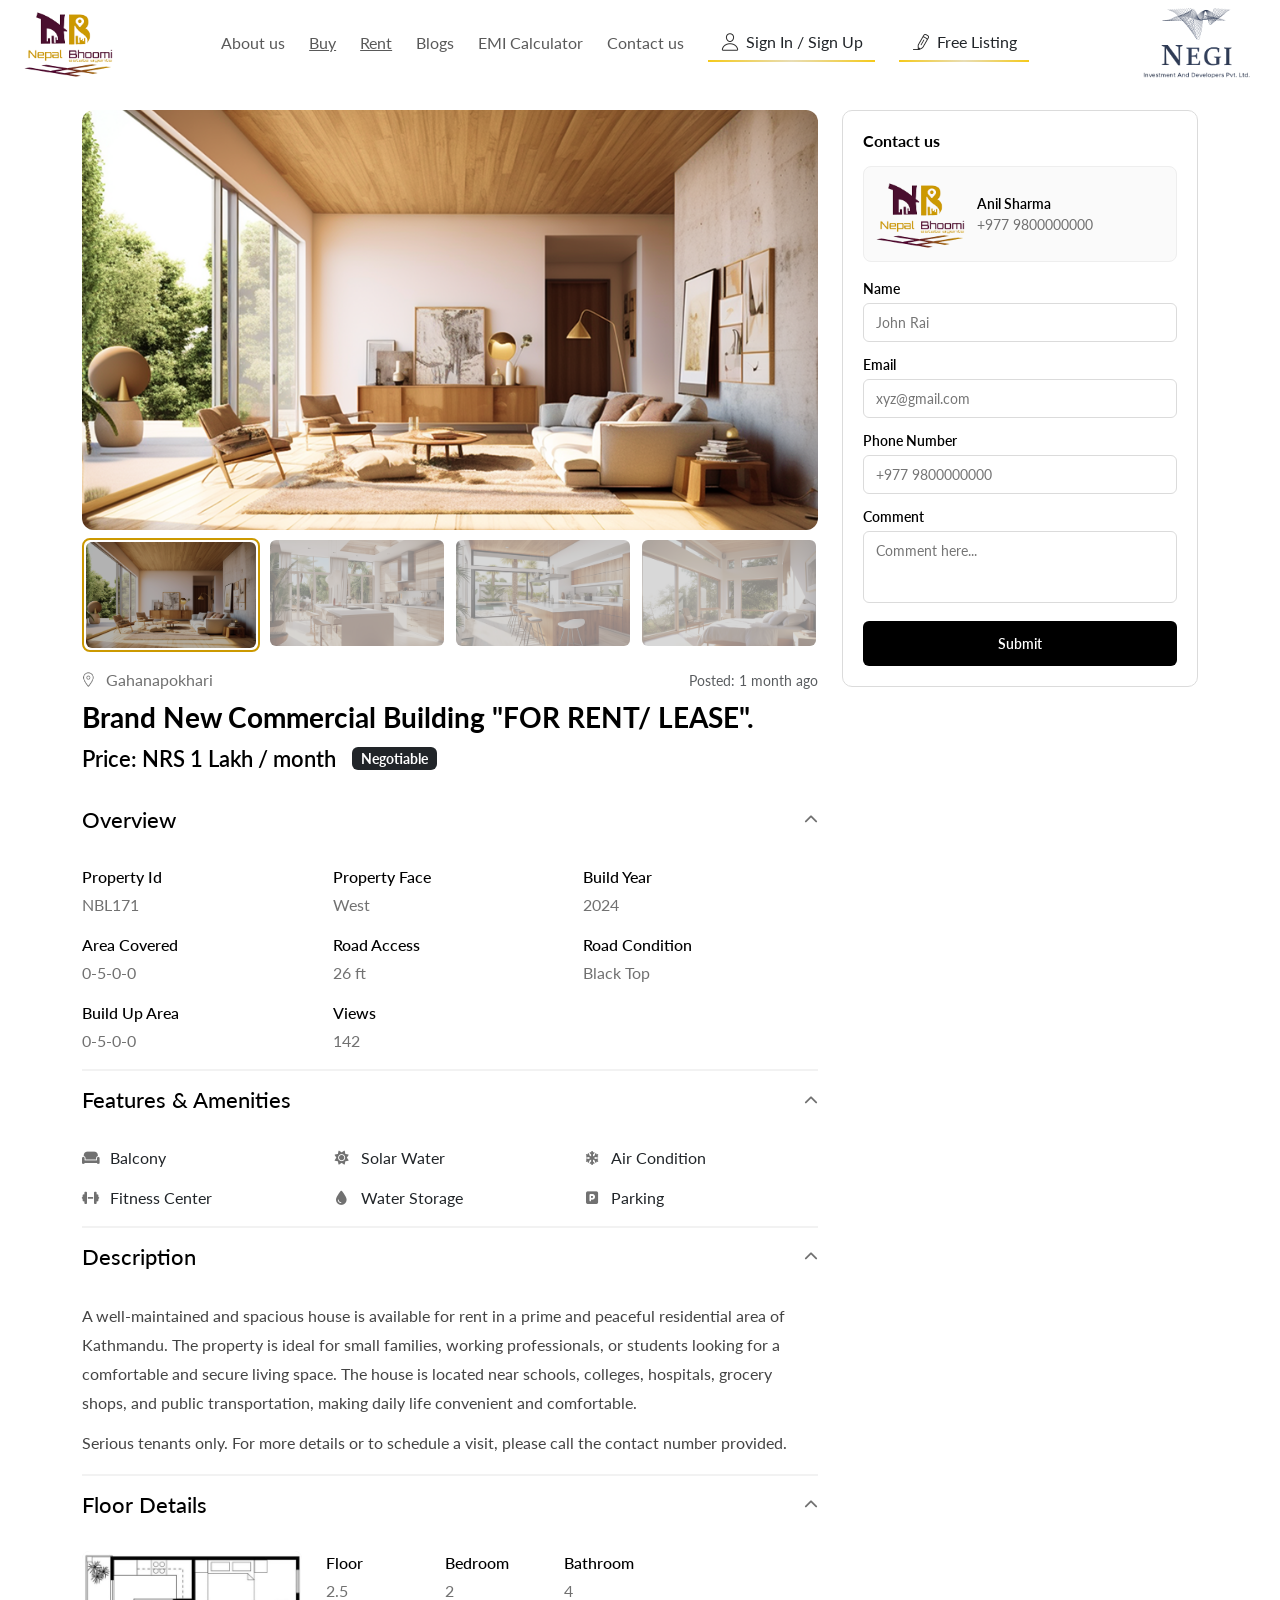
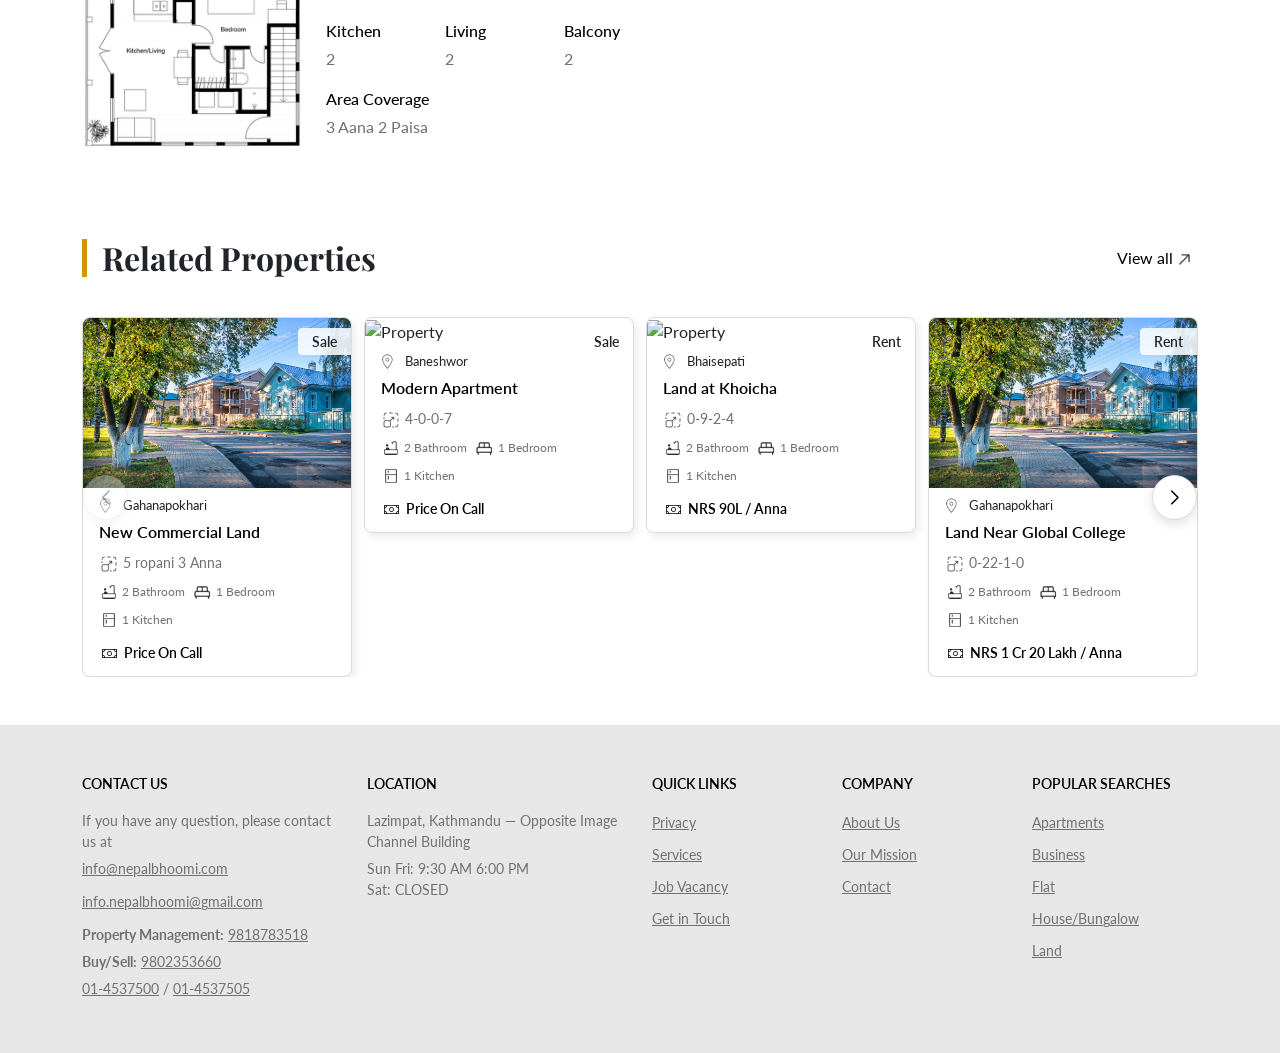
==== details.html @ 1cbbfdec "Add property detail page with responsive design and interactive elements" ====
<!DOCTYPE html>
<html lang="en">

<head>
    <meta charset="UTF-8">
    <meta name="viewport" content="width=device-width, initial-scale=1.0">
    <title>Detail Section</title>

    <link rel="stylesheet" href="style.css">
    <link rel="stylesheet" href="https://cdn.jsdelivr.net/npm/swiper@11/swiper-bundle.min.css" />
    <link href="https://cdn.jsdelivr.net/npm/bootstrap@5.3.3/dist/css/bootstrap.min.css" rel="stylesheet">
    <!--------- Swiper carousel --------->
    <link
        href="https://fonts.googleapis.com/css2?family=Playfair+Display:wght@700;800&family=Lato:wght@300;400;500;600;700&display=swap"
        rel="stylesheet">
    <!--------- Google Fonts --------->
    <link href="https://cdnjs.cloudflare.com/ajax/libs/font-awesome/6.5.0/css/all.min.css" rel="stylesheet">
    <!--------- Font Awesome icons --------->

</head>

<body>

    <!--- Navigation Bar --->
    <nav class="navbar">
        <div class="nav-container">

            <!--------- Left logo --------->
            <div class="nav-logo-left">
                <img src="image/main_logo.png" alt="Logo" class="logo">
            </div>

            <!--------- Desktop navigation links (hidden on mobile) --------->
            <div class="desktop-nav">
                <ul class="navbar-nav flex-row gap-4 align-items-center">
                    <li class="nav-item">
                        <a class="nav-link" href="#">About us</a>
                    </li>
                    <li class="nav-item">
                        <a class="nav-link" href="#" style="text-decoration:underline;">Buy</a>
                    </li>
                    <li class="nav-item">
                        <a class="nav-link" href="#" style="text-decoration:underline;">Rent</a>
                    </li>
                    <li class="nav-item">
                        <a class="nav-link" href="#">Blogs</a>
                    </li>
                    <li class="nav-item">
                        <a class="nav-link" href="#">EMI Calculator</a>
                    </li>
                    <li class="nav-item">
                        <a class="nav-link" href="#">Contact us</a>
                    </li>

                    <!--------- Sign In / Sign Up button --------->
                    <li class="nav-item">
                        <a href="#" class="btn nav-btn">
                            <img src="icons/famicons_person.png" class="icon" alt="user">
                            Sign In / Sign Up
                        </a>
                    </li>

                    <!--------- Free Listing button --------->
                    <li class="nav-item">
                        <a href="#" class="btn nav-btn">
                            <img src="icons/stash_pencil-writing-light.png" class="icon" alt="listing">
                            Free Listing
                        </a>
                    </li>
                </ul>
            </div>

            <!--------- Right logo --------->
            <div class="nav-logo-right">
                <img src="image/negi_logo.png" alt="Logo" class="logo">
            </div>

            <!--------- Hamburger button (visible on mobile only) --------->
            <button class="hamburger" id="hamburger" aria-label="Toggle menu">
                <span></span>
                <span></span>
                <span></span>
            </button>
        </div>

        <!--------- Mobile menu (slides in when hamburger is clicked) --------->
        <div class="mobile-menu-backdrop" id="backdrop">
            <div class="mobile-menu" id="mobileMenu">
                <ul>
                    <li><a href="#">About us</a></li>
                    <li><a href="#" style="text-decoration:underline;">Buy</a></li>
                    <li><a href="#" style="text-decoration:underline;">Rent</a></li>
                    <li><a href="#">Blogs</a></li>
                    <li><a href="#">EMI Calculator</a></li>
                    <li><a href="#">Contact us</a></li>
                    <li><a href="#" class="mobile-btn"><img src="icons/famicons_person.png" class="icon" alt="user">Sign
                            In / Sign Up</a></li>
                    <li><a href="#" class="mobile-btn"><img src="icons/stash_pencil-writing-light.png" class="icon"
                                alt="listing">Free Listing</a></li>
                </ul>
            </div>
        </div>
    </nav>
    <!---------  PROPERTY DETAIL SECTION  --------->
    <section class="container py-4">
        <div class="row g-4">
            <!--------- LEFT COLUMN--------->
            <div class="col-lg-8 d-flex flex-column gap-3">
                <!--------- Gallery--------->
                <div>
                    <!--------- Main image carousel--------->
                    <div class="swiper gallery-main">
                        <div class="swiper-wrapper">
                            <div class="swiper-slide"><img src="image/1.png" alt="Property" class="main-img"></div>
                            <div class="swiper-slide"><img src="image/2.png" alt="Property" class="main-img"></div>
                            <div class="swiper-slide"><img src="image/3.png" alt="Property" class="main-img"></div>
                            <div class="swiper-slide"><img src="image/4.png" alt="Property" class="main-img"></div>
                            <div class="swiper-slide"><img src="image/5.png" alt="Property" class="main-img"></div>
                        </div>
                    </div>

                    <!--------- Thumbnail carousel (synced with main carousel) --------->
                    <div class="swiper gallery-thumbs mt-2">
                        <div class="swiper-wrapper">
                            <div class="swiper-slide"><img src="image/1.png" alt="" class="thumb-img"></div>
                            <div class="swiper-slide"><img src="image/2.png" alt="" class="thumb-img"></div>
                            <div class="swiper-slide"><img src="image/3.png" alt="" class="thumb-img"></div>
                            <div class="swiper-slide"><img src="image/4.png" alt="" class="thumb-img"></div>
                            <div class="swiper-slide"><img src="image/5.png" alt="" class="thumb-img"></div>
                        </div>
                    </div>

                    <!--------- Property location, post date, title, and price --------->
                    <div class="d-flex justify-content-between align-items-center mt-3">
                        <div class="detail-location">
                            <img src="icons/ei_location.png" class="icon" alt="location">
                            Gahanapokhari
                        </div>
                        <small class="text-muted">Posted: 1 month ago</small>
                    </div>
                    <p class="property-title mt-1 mb-1">Brand New Commercial Building "FOR RENT/ LEASE".</p>
                    <p class="property-price-detail mb-0 d-flex align-items-center gap-3">
                        Price: NRS 1 Lakh / month
                        <span class="badge bg-dark text-white negotiable-badge">Negotiable</span>
                    </p>
                </div>

                <!--------- Detail sections --------->
                <div class="d-flex flex-column">

                    <!--------- Overview section--------->
                    <div class="detail-section">
                        <div class="section-toggle d-flex justify-content-between align-items-center"
                            onclick="toggleSection(this)">
                            <h5>Overview</h5>
                            <i class="fa-solid fa-chevron-up toggle-icon"></i>
                        </div>
                        <div class="section-body">
                            <div class="overview-grid">
                                <div>
                                    <label class="label-block">Property Id</label>
                                    <span class="value-text">NBL171</span>
                                </div>
                                <div>
                                    <label class="label-block">Property Face</label>
                                    <span class="value-text">West</span>
                                </div>
                                <div>
                                    <label class="label-block">Build Year</label>
                                    <span class="value-text">2024</span>
                                </div>
                                <div>
                                    <label class="label-block">Area Covered</label>
                                    <span class="value-text">0-5-0-0</span>
                                </div>
                                <div>
                                    <label class="label-block">Road Access</label>
                                    <span class="value-text">26 ft</span>
                                </div>
                                <div>
                                    <label class="label-block">Road Condition</label>
                                    <span class="value-text">Black Top</span>
                                </div>
                                <div>
                                    <label class="label-block">Build Up Area</label>
                                    <span class="value-text">0-5-0-0</span>
                                </div>
                                <div>
                                    <label class="label-block">Views</label>
                                    <span class="value-text">142</span>
                                </div>
                            </div>
                        </div>
                    </div>

                    <hr class="section-divider">

                    <!--------- Features & Amenities section--------->
                    <div class="detail-section">
                        <div class="section-toggle d-flex justify-content-between align-items-center"
                            onclick="toggleSection(this)">
                            <h5>Features &amp; Amenities</h5>
                            <i class="fa-solid fa-chevron-up toggle-icon"></i>
                        </div>
                        <div class="section-body">
                            <div class="amenities-grid">
                                <div class="amenity-item">
                                    <i class="fa-solid fa-couch"></i>
                                    Balcony
                                </div>
                                <div class="amenity-item">
                                    <i class="fa-solid fa-sun"></i>
                                    Solar Water
                                </div>
                                <div class="amenity-item">
                                    <i class="fa-solid fa-snowflake"></i>
                                    Air Condition
                                </div>
                                <div class="amenity-item">
                                    <i class="fa-solid fa-dumbbell"></i>
                                    Fitness Center
                                </div>
                                <div class="amenity-item">
                                    <i class="fa-solid fa-droplet"></i>
                                    Water Storage
                                </div>
                                <div class="amenity-item">
                                    <i class="fa-solid fa-square-parking"></i>
                                    Parking
                                </div>
                            </div>
                        </div>
                    </div>

                    <hr class="section-divider">

                    <!--------- Description section --------->
                    <div class="detail-section">
                        <div class="section-toggle d-flex justify-content-between align-items-center"
                            onclick="toggleSection(this)">
                            <h5>Description</h5>
                            <i class="fa-solid fa-chevron-up toggle-icon"></i>
                        </div>
                        <div class="section-body">
                            <p class="description-text">
                                A well-maintained and spacious house is available for rent in a prime and peaceful
                                residential area of Kathmandu. The property is ideal for small families, working
                                professionals, or students looking for a comfortable and secure living space. The house
                                is located near schools, colleges, hospitals, grocery shops, and public transportation,
                                making daily life convenient and comfortable.
                            </p>
                            <p class="description-text mb-0">
                                Serious tenants only. For more details or to schedule a visit, please call the contact
                                number provided.
                            </p>
                        </div>
                    </div>

                    <hr class="section-divider">

                    <!--------- Floor Details section--------->
                    <div class="detail-section">
                        <div class="section-toggle d-flex justify-content-between align-items-center"
                            onclick="toggleSection(this)">
                            <h5>Floor Details</h5>
                            <i class="fa-solid fa-chevron-up toggle-icon"></i>
                        </div>
                        <div class="section-body">
                            <div class="floor-details-row">

                                <!--------- Floor plan image --------->
                                <div class="floor-plan-box">
                                    <img src="image/floor.png" alt="Floor Plan">
                                </div>

                                <!--------- Floor stats grid --------->
                                <div class="floor-stats-grid">
                                        <div>
                                            <label class="label-block">Floor</label>
                                            <span class="value-text">2.5</span>
                                        </div>
                                        <div>
                                            <label class="label-block">Bedroom</label>
                                            <span class="value-text">2</span>
                                        </div>
                                        <div>
                                            <label class="label-block">Bathroom</label>
                                            <span class="value-text">4</span>
                                        </div>
                                        <div>
                                            <label class="label-block">Kitchen</label>
                                            <span class="value-text">2</span>
                                        </div>
                                        <div>
                                            <label class="label-block">Living</label>
                                            <span class="value-text">2</span>
                                        </div>
                                        <div>
                                            <label class="label-block">Balcony</label>
                                            <span class="value-text">2</span>
                                        </div>
                                        <div class="full-width">
                                            <label class="label-block">Area Coverage</label>
                                            <span class="value-text">3 Aana 2 Paisa</span>
                                        </div>
                                </div>

                            </div>
                        </div>
                    </div>
                </div>
            </div>

            <!--------- RIGHT COLUMN: Contact / Inquiry Card --------->
            <div class="col-lg-4">
                <div class="contact-card">
                    <h6>Contact us</h6>

                    <!--------- Agent info: logo, name, phone --------->
                    <div class="agent-box">
                        <img src="image/main_logo.png" alt="Logo" class="logo">
                        <div>
                            <div class="agent-name">Anil Sharma</div>
                            <div class="agent-phone">+977 9800000000</div>
                        </div>
                    </div>

                    <!--------- Inquiry form fields --------->
                    <label>Name</label>
                    <input type="text" placeholder="John Rai">

                    <label>Email</label>
                    <input type="email" placeholder="xyz@gmail.com">

                    <label>Phone Number</label>
                    <input type="tel" placeholder="+977 9800000000">

                    <label>Comment</label>
                    <textarea placeholder="Comment here..."></textarea>

                    <!--------- Form submit button --------->
                    <button class="btn-submit">Submit</button>
                </div>
            </div>
        </div>
    </section>

    <!---------  RELATED PROPERTIES --------->
    <section class="container py-5 d-flex flex-column gap-4">

        <!--------- Section header with "View all" link --------->
        <div class="d-flex justify-content-between align-items-center mb-3">
            <h2 class="section-title">Related Properties</h2>
            <a href="#" class="view-all">View all
                <img src="icons/side arrow.png" class="icon" alt="arrow"></a>
        </div>

        <!--------- Swiper carousel for related property cards --------->
        <div class="carousel-wrapper">
            <div class="swiper property-swiper" id="relatedSwiper">
                <div class="swiper-wrapper">

                    <!--------- Property Card 1 --------->
                    <div class="swiper-slide">
                        <div class="property-card position-relative p-0">
                            <span class="card-badge">Sale</span>
                            <img src="image/1695.jpg" class="card-img" alt="Property">
                            <div class="card-body px-3 py-2">
                                <div class="gap-1 d-flex flex-column">
                                    <div class="property-location"><img src="icons/ei_location.png" class="icon"
                                            alt="location">
                                        Gahanapokhari</div>
                                    <div class="property-name">New Commercial Land</div>
                                </div>
                                <div class="property-area">
                                    <span><img src="icons/size.png" class="icon" alt="area">
                                        5 ropani 3 Anna</span>
                                    <div class="property-details py-1">
                                        <span><img src="icons/Frame 685.png" class="icon" alt="bath">2 Bathroom</span>
                                        <span><img src="icons/material-symbols-light_single-bed-outline.png"
                                                class="icon" alt="bed">1 Bedroom</span>
                                        <span><img src="icons/kitchen.png" class="icon" alt="kitchen">1 Kitchen</span>
                                    </div>
                                </div>
                                <div class="property-price"><img src="icons/ph_money-light.png" class="icon"
                                        alt="price">
                                    Price On Call</div>
                            </div>
                        </div>
                    </div>

                    <!--------- Property Card 2 --------->
                    <div class="swiper-slide">
                        <div class="property-card position-relative p-0">
                            <span class="card-badge">Sale</span>
                            <img src="image/clubhouse-tewksbury-usa.jpg" class="card-img" alt="Property">
                            <div class="card-body px-3 py-2">
                                <div class="gap-1 d-flex flex-column">
                                    <div class="property-location"><img src="icons/ei_location.png" class="icon"
                                            alt="location">
                                        Baneshwor</div>
                                    <div class="property-name">Modern Apartment</div>
                                </div>
                                <div class="property-area">
                                    <span><img src="icons/size.png" class="icon" alt="area">
                                        4-0-0-7</span>
                                    <div class="property-details py-1">
                                        <span><img src="icons/Frame 685.png" class="icon" alt="bath">2 Bathroom</span>
                                        <span><img src="icons/material-symbols-light_single-bed-outline.png"
                                                class="icon" alt="bed">1 Bedroom</span>
                                        <span><img src="icons/kitchen.png" class="icon" alt="kitchen">1 Kitchen</span>
                                    </div>
                                </div>
                                <div class="property-price"><img src="icons/ph_money-light.png" class="icon"
                                        alt="price">
                                    Price On Call</div>
                            </div>
                        </div>
                    </div>

                    <!--------- Property Card 3 --------->
                    <div class="swiper-slide">
                        <div class="property-card position-relative p-0">
                            <span class="card-badge">Rent</span>
                            <img src="image/three-highend-luxury-townhouses-with-europeanstyle-architecture-stone-exterior-walls.jpg"
                                class="card-img" alt="Property">
                            <div class="card-body px-3 py-2">
                                <div class="gap-1 d-flex flex-column">
                                    <div class="property-location"><img src="icons/ei_location.png" class="icon"
                                            alt="location">
                                        Bhaisepati</div>
                                    <div class="property-name">Land at Khoicha</div>
                                </div>
                                <div class="property-area">
                                    <span><img src="icons/size.png" class="icon" alt="area">
                                        0-9-2-4</span>
                                    <div class="property-details py-1">
                                        <span><img src="icons/Frame 685.png" class="icon" alt="bath">2 Bathroom</span>
                                        <span><img src="icons/material-symbols-light_single-bed-outline.png"
                                                class="icon" alt="bed">1 Bedroom</span>
                                        <span><img src="icons/kitchen.png" class="icon" alt="kitchen">1 Kitchen</span>
                                    </div>
                                </div>
                                <div class="property-price"><img src="icons/ph_money-light.png" class="icon"
                                        alt="price">
                                    NRS 90L / Anna</div>
                            </div>
                        </div>
                    </div>

                    <!--------- Property Card 4 --------->
                    <div class="swiper-slide">
                        <div class="property-card position-relative p-0">
                            <span class="card-badge">Rent</span>
                            <img src="image/1695.jpg" class="card-img" alt="Property">
                            <div class="card-body px-3 py-2">
                                <div class="gap-1 d-flex flex-column">
                                    <div class="property-location"><img src="icons/ei_location.png" class="icon"
                                            alt="location">
                                        Gahanapokhari</div>
                                    <div class="property-name">Land Near Global College</div>
                                </div>
                                <div class="property-area">
                                    <span><img src="icons/size.png" class="icon" alt="area">
                                        0-22-1-0</span>
                                    <div class="property-details py-1">
                                        <span><img src="icons/Frame 685.png" class="icon" alt="bath">2 Bathroom</span>
                                        <span><img src="icons/material-symbols-light_single-bed-outline.png"
                                                class="icon" alt="bed">1 Bedroom</span>
                                        <span><img src="icons/kitchen.png" class="icon" alt="kitchen">1 Kitchen</span>
                                    </div>
                                </div>
                                <div class="property-price"><img src="icons/ph_money-light.png" class="icon"
                                        alt="price">
                                    NRS 1 Cr 20 Lakh / Anna</div>
                            </div>
                        </div>
                    </div>

                    <!--------- Property Card 5 --------->
                    <div class="swiper-slide">
                        <div class="property-card position-relative p-0">
                            <span class="card-badge">Sale</span>
                            <img src="image/front-white-house-with-blue-fence.jpg" class="card-img" alt="Property">
                            <div class="card-body px-3 py-2">
                                <div class="gap-1 d-flex flex-column">
                                    <div class="property-location"><img src="icons/ei_location.png" class="icon"
                                            alt="location">
                                        Gahanapokhari</div>
                                    <div class="property-name">Land near Bhaisipati Area</div>
                                </div>
                                <div class="property-area">
                                    <span><img src="icons/size.png" class="icon" alt="area">
                                        5 ropani 3 Anna</span>
                                    <div class="property-details py-1">
                                        <span><img src="icons/Frame 685.png" class="icon" alt="bath">2 Bathroom</span>
                                        <span><img src="icons/material-symbols-light_single-bed-outline.png"
                                                class="icon" alt="bed">1 Bedroom</span>
                                        <span><img src="icons/kitchen.png" class="icon" alt="kitchen">1 Kitchen</span>
                                    </div>
                                </div>
                                <div class="property-price"><img src="icons/ph_money-light.png" class="icon"
                                        alt="price">
                                    Price On Call</div>
                            </div>
                        </div>
                    </div>

                    <!--------- Property Card 6 --------->
                    <div class="swiper-slide">
                        <div class="property-card position-relative p-0">
                            <span class="card-badge">Sale</span>
                            <img src="image/detailed-view-windows-doors-balconies-city-buildings.jpg" class="card-img"
                                alt="Property">
                            <div class="card-body px-3 py-2">
                                <div class="gap-1 d-flex flex-column">
                                    <div class="property-location"><img src="icons/ei_location.png" class="icon"
                                            alt="location">
                                        Baneshwor</div>
                                    <div class="property-name">Modern Apartment</div>
                                </div>
                                <div class="property-area">
                                    <span><img src="icons/size.png" class="icon" alt="area">
                                        4-0-0-7</span>
                                    <div class="property-details py-1">
                                        <span><img src="icons/Frame 685.png" class="icon" alt="bath">2 Bathroom</span>
                                        <span><img src="icons/material-symbols-light_single-bed-outline.png"
                                                class="icon" alt="bed">1 Bedroom</span>
                                        <span><img src="icons/kitchen.png" class="icon" alt="kitchen">1 Kitchen</span>
                                    </div>
                                </div>
                                <div class="property-price"><img src="icons/ph_money-light.png" class="icon"
                                        alt="price">
                                    Price On Call</div>
                            </div>
                        </div>
                    </div>

                    <!--------- Property Card 7 --------->
                    <div class="swiper-slide">
                        <div class="property-card position-relative p-0">
                            <span class="card-badge">Rent</span>
                            <img src="image/image 2.png" class="card-img" alt="Property">
                            <div class="card-body px-3 py-2">
                                <div class="gap-1 d-flex flex-column">
                                    <div class="property-location"><img src="icons/ei_location.png" class="icon"
                                            alt="location">
                                        Bhaisepati</div>
                                    <div class="property-name">Building in Khoicha</div>
                                </div>
                                <div class="property-area">
                                    <span><img src="icons/size.png" class="icon" alt="area">
                                        0-9-2-4</span>
                                    <div class="property-details py-1">
                                        <span><img src="icons/Frame 685.png" class="icon" alt="bath">2 Bathroom</span>
                                        <span><img src="icons/material-symbols-light_single-bed-outline.png"
                                                class="icon" alt="bed">1 Bedroom</span>
                                        <span><img src="icons/kitchen.png" class="icon" alt="kitchen">1 Kitchen</span>
                                    </div>
                                </div>
                                <div class="property-price"><img src="icons/ph_money-light.png" class="icon"
                                        alt="price">
                                    NRS 90L / Anna</div>
                            </div>
                        </div>
                    </div>

                    <!--------- Property Card 8 --------->
                    <div class="swiper-slide">
                        <div class="property-card position-relative p-0">
                            <span class="card-badge">Rent</span>
                            <img src="image/modern-residential-district-with-blue-roof-balcony.jpg" class="card-img"
                                alt="Property">
                            <div class="card-body px-3 py-2">
                                <div class="gap-1 d-flex flex-column">
                                    <div class="property-location"><img src="icons/ei_location.png" class="icon"
                                            alt="location">
                                        Gahanapokhari</div>
                                    <div class="property-name">Residential Area</div>
                                </div>
                                <div class="property-area">
                                    <span><img src="icons/size.png" class="icon" alt="area">
                                        0-22-1-0</span>
                                    <div class="property-details py-1">
                                        <span><img src="icons/Frame 685.png" class="icon" alt="bath">2 Bathroom</span>
                                        <span><img src="icons/material-symbols-light_single-bed-outline.png"
                                                class="icon" alt="bed">1 Bedroom</span>
                                        <span><img src="icons/kitchen.png" class="icon" alt="kitchen">1 Kitchen</span>
                                    </div>
                                </div>
                                <div class="property-price"><img src="icons/ph_money-light.png" class="icon"
                                        alt="price">
                                    NRS 1 Cr 20 Lakh / Anna</div>
                            </div>
                        </div>
                    </div>

                </div>
                <!--------- Swiper prev/next navigation arrows --------->
                <div class="swiper-button-prev"></div>
                <div class="swiper-button-next"></div>
            </div>
        </div>

    </section>

    <!---------  FOOTER  --------->
    <footer>
        <div class="container py-5">
            <div class="row g-4">

                <!--------- Contact info column --------->
                <div class="col-lg-3 col-md-6 col-12">
                    <p class="footer-heading">Contact Us</p>
                    <p class="footer-contact-text">
                        If you have any question, please contact us at
                        <a href="mailto:info@nepalbhoomi.com">info@nepalbhoomi.com</a>
                        <a href="mailto:info.nepalbhoomi@gmail.com">info.nepalbhoomi@gmail.com</a>
                    </p>
                    <p>
                        <b>Property Management:</b>
                        <a href="tel:9818783518">9818783518</a>
                    </p>
                    <p>
                        <b>Buy/Sell:</b>
                        <a href="tel:9802353660">9802353660</a>
                    </p>
                    <p>
                        <a href="tel:01-4537500">01-4537500</a>
                        /
                        <a href="tel:01-4537505">01-4537505</a>
                    </p>
                </div>

                <!--------- Office location & hours column --------->
                <div class="col-lg-3 col-md-6 col-12">
                    <p class="footer-heading">Location</p>
                    <p>Lazimpat, Kathmandu — Opposite Image Channel Building</p>
                    <p>Sun Fri: 9:30 AM 6:00 PM<br>Sat: CLOSED</p>
                </div>

                <!--------- Quick links column --------->
                <div class="col-lg-2 col-md-4 col-6">
                    <p class="footer-heading">Quick Links</p>
                    <ul class="footer-links">
                        <li>
                            <a href="https://nepalbhoomi.com/privacy">Privacy</a>
                        </li>
                        <li>
                            <a href="https://nepalbhoomi.com/services">Services</a>
                        </li>
                        <li>
                            <a href="https://nepalbhoomi.com/job-vacancy">Job Vacancy</a>
                        </li>
                        <li>
                            <a href="https://nepalbhoomi.com/contact-us">Get in Touch</a>
                        </li>
                    </ul>
                </div>

                <!--------- Company links column --------->
                <div class="col-lg-2 col-md-4 col-6">
                    <p class="footer-heading">Company</p>
                    <ul class="footer-links">
                        <li>
                            <a href="https://nepalbhoomi.com/page/about">About Us</a>
                        </li>
                        <li>
                            <a href="https://nepalbhoomi.com/page/our-mission">Our Mission</a>
                        </li>
                        <li>
                            <a href="https://nepalbhoomi.com/contact-us">Contact</a>
                        </li>
                    </ul>
                </div>

                <!--------- Popular search categories column --------->
                <div class="col-lg-2 col-md-4 col-6">
                    <p class="footer-heading">Popular Searches</p>
                    <ul class="footer-links">
                        <li>
                            <a href="#">Apartments</a>
                        </li>
                        <li>
                            <a href="#">Business</a>
                        </li>
                        <li>
                            <a href="#">Flat</a>
                        </li>
                        <li>
                            <a href="#">House/Bungalow</a>
                        </li>
                        <li>
                            <a href="#">Land</a>
                        </li>
                    </ul>
                </div>

            </div>
        </div>
    </footer>

    <script src="https://cdn.jsdelivr.net/npm/bootstrap@5.3.3/dist/js/bootstrap.bundle.min.js"></script>
    <script src="https://cdn.jsdelivr.net/npm/swiper@11/swiper-bundle.min.js"></script>
    <script src="script.js"></script>
</body>

</html>
---- style.css ----
* {
margin: 0;
padding: 0;
box-sizing: border-box;
font-family: 'Lato', sans-serif;
}

:root {
--btn: #585858f6;
--yellow: #CC9900;
--dark: #000000;
--white: #FFFFFF;
--text-muted: #717171;
--gold: linear-gradient(to right, #f5c918, #e8ddb5, #f5c918);
--border: #dbdbdb;
}

body {
font-size: 14px;
font-weight: 500;
background: var(--white);
color: var(--text-muted);
}

h2 {
font-family: 'Playfair Display', serif;
color: var(--dark);
}

.icon {
width: 20px;
height: 20px;
object-fit: contain;
}

a:hover { color: var(--yellow) !important; }

/* ── NAVBAR ── */
.navbar {
background-color: var(--white);
width: 100%;
padding: 10px 0;
position: relative;
z-index: 999;
}

.nav-container {
display: flex;
align-items: center;
justify-content: space-between;
padding: 0 24px;
width: 100%;
}

.logo { height: 70px; object-fit: contain; }
.nav img
.nav-logo-left { flex-shrink: 0; }
.nav-logo-right { flex-shrink: 0; }

.desktop-nav {
flex: 1;
display: flex;
justify-content: center;
}

.nav-link {
font-weight: 300;
white-space: nowrap;
color: var(--text-muted);
text-decoration: none;
}

.nav-btn {
background: none;
border: none !important;
border-bottom: 2px solid transparent !important; /* keeps space */
border-image: var(--gold) 1 !important;
border-radius: 0 !important;
padding: 4px 4px;
transition: color 0.2s;
white-space: nowrap;
display: flex !important;
align-items: center;
gap: 6px;
}

/* ── Mobile Menu Drawer ── */
.hamburger {
display: none;
flex-direction: column;
justify-content: center;
gap: 5px;
background: none;
border: none;
cursor: pointer;
padding: 6px;
width: 40px;
height: 40px;
flex-shrink: 0;
position: relative;
z-index: 1001; /* stays above overlay */
}

.hamburger span {
display: block;
width: 24px;
height: 2px;
background: var(--dark);
border-radius: 2px;
transition: transform 0.3s ease, opacity 0.2s ease;
}

/* ── Mobile Menu — Right Side Overlay ── */
.mobile-menu {
position: fixed;
top: 0;
right: -100%; /* hidden off screen to the right */
width: 60%;
max-width: 320px;
height: 100vh;
background: var(--white);
z-index: 1000;
overflow-y: auto;
padding: 80px 25px 50px;
box-shadow: -4px 0 20px rgba(0, 0, 0, 0.15);
transition: right 0.35s ease;
}

body.menu-open {
overflow: hidden; /* Prevent scrolling */
height: 100vh; /* Fix viewport height on mobile */
}

.mobile-menu.open {
right: 0; /* slides in */
}

/* Backdrop overlay behind the drawer */
.mobile-menu-backdrop {
display: none;
position: fixed;
inset: 0;
background: rgba(0, 0, 0, 0.2);
z-index: 999;
}

.mobile-menu-backdrop.open {
display: block;
}

.mobile-menu ul {
list-style: none;
margin: 0;
padding: 0;
display: flex;
flex-direction: column;
}

.mobile-menu ul li a {
display: block;
padding: 13px 0;
font-size: 15px;
font-weight: 400;
color: var(--text-muted) !important;
text-decoration: none;
border-bottom: 1px solid #f0f0f0;
transition: color 0.2s, padding-left 0.2s;
}

.mobile-menu ul li a:hover {
color: var(--yellow);
padding-left: 6px;
}

.mobile-btn {
display: flex ;
align-items: center;
gap: 8px;
font-weight: 500 ;
border-bottom: 1px solid transparent ;
border-image: var(--gold) 1 ;
}

/* ── Show hamburger, hide desktop nav on mobile ── */
@media (max-width: 991px) {
.desktop-nav { display: none; }

.hamburger { display: flex; }
}

/* ── HERO ── */
.hero {
background: #F9F8F3;
min-height: 420px;
display: flex;
align-items: center;
}

.hero .row {
padding-left: 100px;
margin: 0;
width: 100%;
}

.hero h1 {
font-family: 'Playfair Display', serif;
font-size: 48px;
font-weight: 800;
}

.hero p {
font-size: 22px;
margin: 20px 0 30px;
font-weight: 400;
}

.hero-img {
width: 100%;
height: 100%;
min-height: 420px;
object-fit: cover;
}

.search-tabs .nav-link {
color: #333;
border-radius: 6px 6px 0 0;
font-size: 14px;
border: 0.5px solid var(--dark);
border-bottom: none;
padding: 6px 20px;
}

.search-tabs .nav-link.active {
background: var(--dark);
color: #fff;
}

.search-box {
display: flex;
border: 1px solid var(--dark);
border-radius: 0 10px 10px 10px;
padding: 7px 10px;
justify-content: space-between;
align-items: center;
}

.search-select {
background: transparent;
border: none;
display: flex;
align-items: center;
}

.search-select.dropdown-toggle::after { display: none; }

.btn-search {
background: var(--dark);
color: var(--white);
border: none;
padding: 12px 35px;
border-radius: 10px;
}

/* ── SECTION HEADERS ── */
.section-header {
display: flex;
justify-content: space-between;
align-items: center;
margin-bottom: 20px;
}

.section-title {
font-weight: 700;
border-left: 5px solid var(--yellow);
padding-left: 15px;
margin: 0;
}

.view-all {
display: flex;
align-items: center;
gap: 5px;
color: var(--dark);
text-decoration: none;
}

/* ── SWIPER (all sections) ── */
.carousel-wrapper {
position: relative;
overflow: hidden;
}

.property-swiper {padding: 10px 0;}
.property-swiper .swiper-slide {height: auto;}

/* Arrow styling */
.property-swiper .swiper-button-prev,
.property-swiper .swiper-button-next {
width: 45px;
height: 45px;
background: var(--white);
border-radius: 50%;
border: 1px solid var(--border);
box-shadow: 0 4px 12px rgba(0,0,0,0.12);
}

.property-swiper .swiper-button-prev {left: 1px;}
.property-swiper .swiper-button-next {right: 1px;}

.property-swiper .swiper-button-prev::after,
.property-swiper .swiper-button-next::after {
font-size: 14px;
font-weight: bold;
color: var(--dark);
}

/* ── PROPERTY CARD ── */
.property-card {
border: 1px solid var(--border);
border-radius: 8px;
overflow: hidden;
background: var(--white);
box-shadow: 3px 4px 8px rgba(0,0,0,0.08);
position: relative;
}

.card-img {
height: 170px;
width: 100%;
object-fit: cover;
}

.card-badge {
position: absolute;
top: 10px;
right: 0;
background: rgba(255,255,255,0.85);
font-weight: 600;
padding: 3px 14px;
border-radius: 4px 0 0 4px;
font-size: 14px;
}

.card-body {
display: flex;
flex-direction: column;
gap: 8px;
}

.property-location {
font-size: 13px;
display: flex;
align-items: center;
gap: 4px;
}

.property-name {
font-size: 16px;
font-weight: 600;
color: var(--dark);
}

.property-area {
font-size: 14px;
color: var(--text-muted);
}

.property-details {
display: flex;
flex-wrap: wrap;
gap: 8px;
margin-top: 4px;
}

.property-details span {
display: flex;
align-items: center;
gap: 3px;
font-size: 12px;
}

.property-price {
display: flex;
align-items: center;
gap: 5px;
font-size: 14px;
font-weight: 600;
color: var(--dark);
padding-bottom: 5px;
}

/* ── TESTIMONIAL SWIPER ── */
#testimonialSwiper {
position: relative;
padding: 10px 0;
overflow: hidden;
}

#testimonialSwiper .swiper-button-prev,
#testimonialSwiper .swiper-button-next {
width: 45px;
height: 45px;
background: var(--white);
border-radius: 50%;
border: 1px solid var(--border);
box-shadow: 0 4px 12px rgba(0,0,0,0.12);
position: absolute;
top: 50%;
z-index: 10;
cursor: pointer;
}

#testimonialSwiper .swiper-button-prev {left: 1px;}
#testimonialSwiper .swiper-button-next {right: 1px;}

#testimonialSwiper .swiper-button-prev::after,
#testimonialSwiper .swiper-button-next::after {
font-size: 14px;
font-weight: bold;
color: var(--dark);
}

/* ── TESTIMONIALS ── */
.testimonial-card {
border: 1px solid var(--border);
border-radius: 8px;
background: var(--white);
box-shadow: 3px 4px 8px rgba(0,0,0,0.08);
padding: 20px;
display: flex;
flex-direction: column;
gap: 12px;
}

.testimonial-header {
display: flex;
align-items: center;
gap: 12px;
}

.testimonial-avatar {
width: 55px;
height: 55px;
border-radius: 50%;
object-fit: cover;
}

.testimonial-name { font-weight: 700; font-size: 15px; }
.testimonial-role { font-size: 13px; color: var(--text-muted); }
.testimonial-stars { color: var(--yellow); font-size: 14px; }

.testimonial-text {
font-size: 14px;
line-height: 1.6;
margin: 0;
height: 80px;
overflow: hidden;
}

/* ── STATS ── */
.stats-section { background: #555; }

.stat-card {
background: var(--white);
border-radius: 12px;
padding: 30px;
}

.stat-icon { width: 55px; height: 55px; object-fit: contain; }
.stat-number { font-size: 36px; font-weight: 600; }
.stat-label { font-size: 20px; font-weight: 400; }

/* ── FOOTER ── */
footer { background: #e7e7e7; }

.footer-heading {
font-size: 14px;
font-weight: 600;
text-transform: uppercase;
margin-bottom: 16px;
color: var(--dark);
}

footer p, footer a {
font-size: 14px;
color: var(--text-muted);
margin-bottom: 6px;
}

.footer-contact-text {
display: flex;
flex-direction: column;
gap: 6px;
}

.footer-links {
list-style: none;
padding: 0;
margin: 0;
}

.footer-links li { margin-bottom: 8px; }

.footer-links a {
text-decoration: underline;
transition: color 0.2s;
}

/* ── HERO MOBILE RESPONSIVE ── */
@media (max-width: 767px) {
.nav{
justify-content: center;
}
.hero {
padding: 40px 0;
text-align: left;
}

.hero .row {
padding: 0 18px;
flex-direction: column;
gap: 30px;
}

.hero h1 {
font-size: 29px;
text-align: center;
}

.hero p {
font-size: 15px;
margin: 14px 0 20px;
text-align: center;
}

.search-tabs {
flex-wrap: nowrap;
overflow-x: auto;
white-space: nowrap;
padding-bottom: 6px;
}

.search-tabs .nav-link {
padding: 6px 10px;
font-size: 13px;
}

.search-box {
flex-direction: column;
align-items: stretch;
gap: 10px;
border-radius: 10px;
}

.search-box .dropdown,
.btn-search {
width: 100%;
}

.search-select {
justify-content: space-between;
width: 100%;
padding: 6px 4px;
}

.hero-img {
width: 100%;
height: auto;
min-height: 220px;
border-radius: 10px;
}

.stats-section {
padding-left: 15px;
padding-right: 15px;
}

.stat-card {
flex-direction: column ;
text-align: center;
align-items: center ;
justify-content: center;
padding: 25px 15px ;
width: 100%;
height: 100%;
gap: 12px;
}

.stat-icon {
width: 48px;
height: 48px;
}

.stat-number {
font-size: 30px;
line-height: 1.2;
}

.stat-label {
font-size: 16px;
}
}

/*-------------------Detail Page-------------------*/
.gallery-thumbs .swiper-slide {
    opacity: 0.5;
    cursor: pointer;
}

.gallery-thumbs .swiper-slide-thumb-active {
    opacity: 1;
    border: 2px solid var(--yellow);
    border-radius: 8px;
}

.main-img {
    width: 100%;
    height: 420px;
    object-fit: cover;
    border-radius: 12px;
    display: block;
}

.thumb-img {
    filter: brightness(0.7);
    width: 100%;
    height: 110px;
    object-fit: cover;
    border-radius: 8px;
    cursor: pointer;
    border: 2px solid transparent;
  
}

.thumb-img.active,
.thumb-img:hover {
    border-color: var(--yellow);
    transform: scale(1.03);
}


/* ------------ PROPERTY INFO ------------ */
.detail-location {
    font-size: 16px;
    display: flex;
    align-items: center;
    gap: 4px;
    color: var(--text-muted);
}

.property-title {
    font-size: 28px;
    font-weight: 700;
    color: var(--dark);
}

.property-price-detail {
    font-size: 22px;
    color: var(--dark);
    font-weight: 600;
}

.negotiable-badge { font-size: 14px !important; }


/* ------------ SECTION TOGGLES ( Reuseable ) ------------ */
.detail-section { padding: 0; }

.section-toggle {
    cursor: pointer;
    user-select: none;
    padding: 16px 0;
}

.section-toggle h5 {
    font-size: 22px;
    color: var(--dark);
    margin: 0;
}

.toggle-icon {
    font-size: 14px;
    color: var(--text-muted);
    transition: transform 0.3s ease;
}

.toggle-icon.rotated { transform: rotate(180deg); }

.section-divider {
    border: none;
    border-top: 2px solid #cacaca;
    margin: 0;
}

.section-body { padding: 16px 0; }


/* ------------LABELS & VALUES------------ */
.label-block {
    display: block;
    font-size: 16px;
    color: var(--dark);
    font-weight: 500;
    margin-bottom: 4px;
}

.value-text { font-size: 16px; color: var(--text-muted); }
.value-bold { font-size: 16px; font-weight: 700; color: var(--dark); }


/* ------------ OVERVIEW GRID------------ */
.overview-grid {
    display: grid;
    grid-template-columns: repeat(3, 1fr);
    gap: 16px;
}


/* ------------ AMENITIES GRID ------------ */
.amenities-grid {
    display: grid;
    grid-template-columns: repeat(3, 1fr);
    gap: 16px;
}

.amenity-item {
    display: flex;
    align-items: center;
    gap: 10px;
    font-size: 16px;
}

.amenity-item i {
    font-size: 14px;
    width: 18px;
    text-align: center;
    color: var(--text-muted);
}


/* ------------ DESCRIPTION ------------ */
.description-text {
    font-size: 16px;
    line-height: 1.8;
    color: #444;
    margin-bottom: 12px;
}


/* ------------FLOOR DETAILS ------------ */

.floor-details-row {
    display: flex;
    gap: 24px;
    align-items: flex-start;
}

.floor-plan-box {
    width: 220px;
    height: 200px;
    border-radius: 8px;
    overflow: hidden;
    background: #f2f2f2;
    display: flex;
    align-items: center;
    justify-content: center;
}

.floor-plan-box img {
    width: 100%;
    height: 100%;
    object-fit: cover;
}

.floor-stats-grid {
    display: grid;
    grid-template-columns: repeat(3, 1fr);
    gap: 16px;
}
/* ------------CONTACT CARD ------------ */
.contact-card {
    border: 1px solid var(--border);
    border-radius: 10px;
    padding: 20px;
    position: sticky;
    top: 16px;
    background: var(--white);
}

.contact-card h6 {
    font-size: 16px;
    font-weight: 700;
    margin-bottom: 16px;
    color: var(--dark);
}

.agent-box {
    display: flex;
    align-items: center;
    gap: 12px;
    border: 1px solid #eee;
    border-radius: 8px;
    padding: 12px;
    margin-bottom: 16px;
    background: #fafafa;
}

.agent-name  { font-size: 14px; font-weight: 600; color: var(--dark); }
.agent-phone { font-size: 14px; color: var(--text-muted); }

.contact-card label {
    font-size: 14px;
    font-weight: 600;
    display: block;
    margin-bottom: 4px;
    color: var(--dark);
}

.contact-card input,
.contact-card textarea {
    width: 100%;
    border: 1px solid var(--border);
    border-radius: 6px;
    padding: 8px 12px;
    font-size: 14px;
    outline: none;
    margin-bottom: 12px;
    transition: border-color 0.2s;
    background: var(--white);
}

.contact-card input:focus,
.contact-card textarea:focus { border-color: var(--yellow); }

.contact-card textarea { height: 72px; resize: none; }

.btn-submit {
    width: 100%;
    background: var(--dark);
    color: var(--white);
    border: none;
    outline: none;
    border-radius: 6px;
    padding: 12px;
    font-size: 14px;
    font-weight: 600;
    cursor: pointer;
    transition: background 0.2s;
}

.btn-submit:hover { background: var(--btn); }

/* ------------RESPONSIVE — Detail Page------------ */

@media (max-width: 992px) {

    /* Gallery */
    .main-img { height: 340px; }
    .thumb-img { height: 90px; }

    /* Overview & Amenities */
    .overview-grid,
    .amenities-grid {
        grid-template-columns: repeat(2, 1fr);
    }

    /* Floor Deatils*/
    .floor-details-row {
        flex-direction: column;
    }

    .floor-plan-box {
        width: 80%;
        height: 40%;
    }

    .floor-stats-grid {
        grid-template-columns: repeat(3, 1fr);
        width: 100%;
    }

    /* Contact card stops being sticky */
    .contact-card {
        position: static;
        margin: 10px;
    }
}

/* ------------ MOBILE ------------ */
@media (max-width: 768px) {

    /* Gallery */
    .main-img { height: 260px; }
    .thumb-img { height: 72px; }

    /* Property Details */
    .property-title { font-size: 20px; }
    .property-price-detail { font-size: 18px; }
    .detail-location { font-size: 14px; }

    /* Section headings */
    .section-toggle h5 { font-size: 18px; }

    /* Overview & Amenities */
    .overview-grid,
    .amenities-grid {
        grid-template-columns: repeat(2, 1fr);
        gap: 12px;
    }

    .floor-stats-grid {
        grid-template-columns: repeat(3, 1fr);
        width: 100%;
        gap: 12px;
    }

    /* Contact card */
    .contact-card {
        position: static;
        padding: 16px;
    }
}

/* ------------ SMALL MOBILE (≤ 480px) ------------ */
@media (max-width: 480px) {

    .main-img { height: 210px; }
    .thumb-img { height: 58px; }

    .overview-grid { grid-template-columns: repeat(2, 1fr); }
    .amenities-grid { grid-template-columns: repeat(2, 1fr); }

    .floor-stats-grid { grid-template-columns: repeat(3, 1fr); }

    .property-title { font-size: 17px; }

    .property-price-detail {
        flex-wrap: wrap;
        font-size: 16px;
    }
}
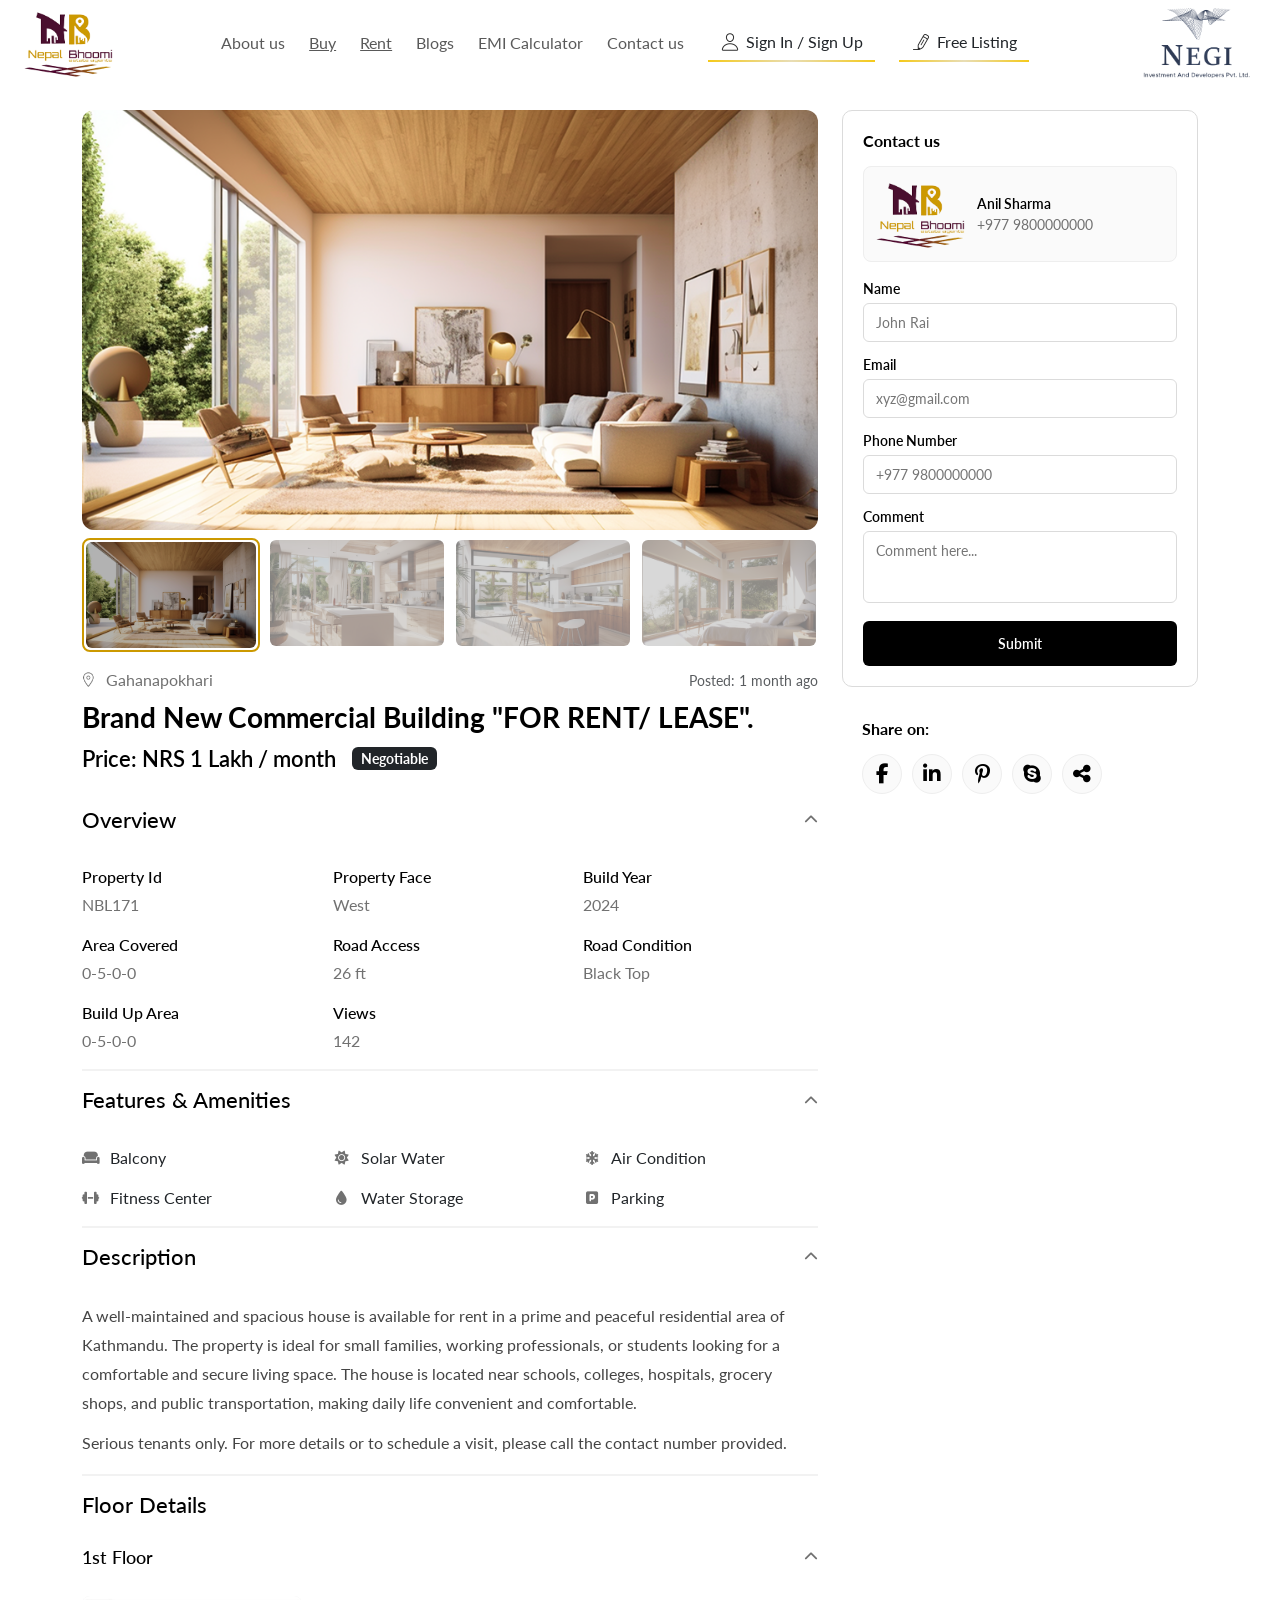
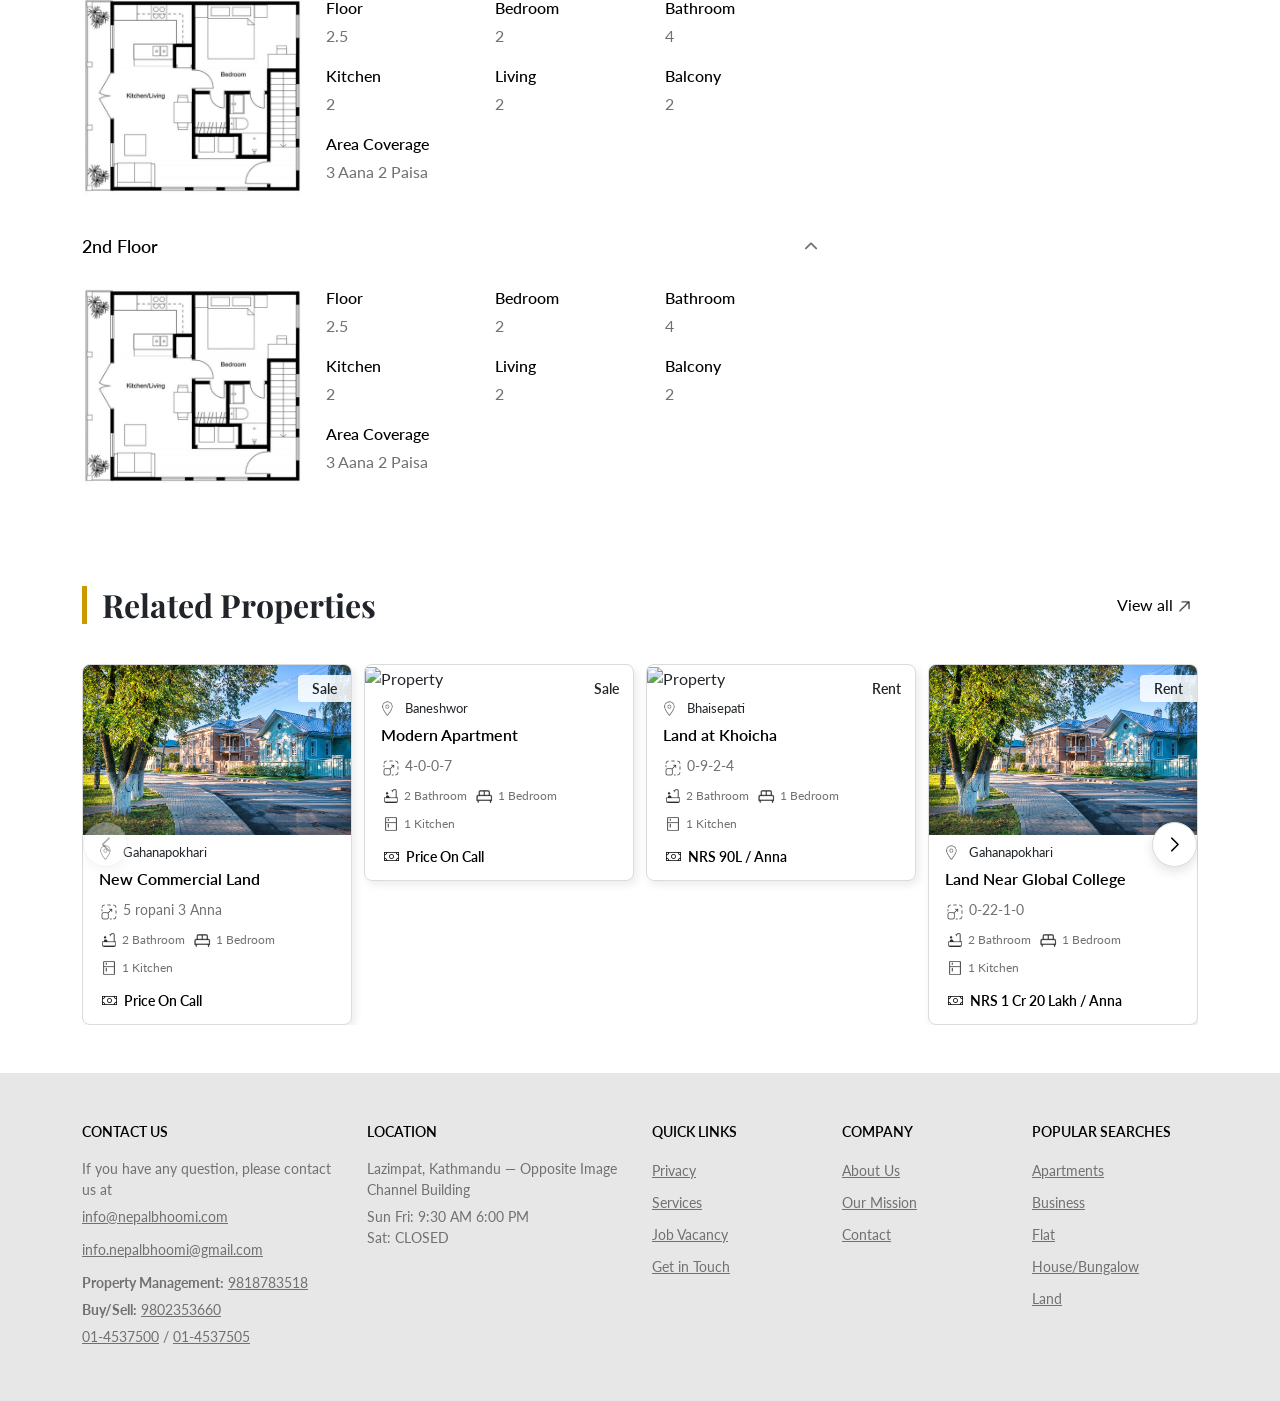
==== commit 1aaeda9a: "added share icons and floor plan" ====
--- a/details.html
+++ b/details.html
@@ -108,7 +108,7 @@
             <div class="col-lg-8 d-flex flex-column gap-3">
                 <!--------- Gallery--------->
                 <div>
-                    <!--------- Main image carousel--------->
+                    <!--------- Main image --------->
                     <div class="swiper gallery-main">
                         <div class="swiper-wrapper">
                             <div class="swiper-slide"><img src="image/1.png" alt="Property" class="main-img"></div>
@@ -119,7 +119,7 @@
                         </div>
                     </div>
 
-                    <!--------- Thumbnail carousel (synced with main carousel) --------->
+                    <!--------- Thumbnail(synced with main) --------->
                     <div class="swiper gallery-thumbs mt-2">
                         <div class="swiper-wrapper">
                             <div class="swiper-slide"><img src="image/1.png" alt="" class="thumb-img"></div>
@@ -260,21 +260,25 @@
 
                     <!--------- Floor Details section--------->
                     <div class="detail-section">
-                        <div class="section-toggle d-flex justify-content-between align-items-center"
-                            onclick="toggleSection(this)">
+                        <div class="section-toggle d-flex justify-content-between align-items-center">
                             <h5>Floor Details</h5>
-                            <i class="fa-solid fa-chevron-up toggle-icon"></i>
-                        </div>
-                        <div class="section-body">
-                            <div class="floor-details-row">
-
-                                <!--------- Floor plan image --------->
-                                <div class="floor-plan-box">
-                                    <img src="image/floor.png" alt="Floor Plan">
-                                </div>
-
-                                <!--------- Floor stats grid --------->
-                                <div class="floor-stats-grid">
+                        </div>
+                        <!--1st floor-->
+                        <div class="floor-list">
+                            <div class="floor-toggle d-flex justify-content-between align-items-center"
+                                onclick="toggleFloor(this)">
+                                <h6>1st Floor</h6>
+                                <i class="fa-solid fa-chevron-up floor-toggle-icon"></i>
+                            </div>
+                            <div class="floor-body">
+                                <div class="section-body">  
+                                    <!--------- Floor plan image --------->
+                                    <div class="floor-plan-box">
+                                        <img src="image/floor.png" alt="Floor Plan">
+                                    </div>
+
+                                    <!--------- Floor stats grid --------->
+                                    <div class="floor-stats-grid">
                                         <div>
                                             <label class="label-block">Floor</label>
                                             <span class="value-text">2.5</span>
@@ -303,15 +307,63 @@
                                             <label class="label-block">Area Coverage</label>
                                             <span class="value-text">3 Aana 2 Paisa</span>
                                         </div>
-                                </div>
-
+                                    </div>
+                                </div>
+                            </div>
+                        </div>
+                        <!--2nd floor-->
+                        <div class="floor-list">
+                            <div class="floor-toggle d-flex justify-content-between align-items-center"
+                                onclick="toggleFloor(this)">
+                                <h6>2nd Floor</h6>
+                                <i class="fa-solid fa-chevron-up floor-toggle-icon"></i>
+                            </div>
+                            <div class="floor-body">
+                                <div class="section-body">  
+                                    <!--------- Floor plan image --------->
+                                    <div class="floor-plan-box">
+                                        <img src="image/floor.png" alt="Floor Plan">
+                                    </div>
+
+                                    <!--------- Floor stats grid --------->
+                                    <div class="floor-stats-grid">
+                                        <div>
+                                            <label class="label-block">Floor</label>
+                                            <span class="value-text">2.5</span>
+                                        </div>
+                                        <div>
+                                            <label class="label-block">Bedroom</label>
+                                            <span class="value-text">2</span>
+                                        </div>
+                                        <div>
+                                            <label class="label-block">Bathroom</label>
+                                            <span class="value-text">4</span>
+                                        </div>
+                                        <div>
+                                            <label class="label-block">Kitchen</label>
+                                            <span class="value-text">2</span>
+                                        </div>
+                                        <div>
+                                            <label class="label-block">Living</label>
+                                            <span class="value-text">2</span>
+                                        </div>
+                                        <div>
+                                            <label class="label-block">Balcony</label>
+                                            <span class="value-text">2</span>
+                                        </div>
+                                        <div class="full-width">
+                                            <label class="label-block">Area Coverage</label>
+                                            <span class="value-text">3 Aana 2 Paisa</span>
+                                        </div>
+                                    </div>
+                                </div>
                             </div>
                         </div>
                     </div>
                 </div>
             </div>
 
-            <!--------- RIGHT COLUMN: Contact / Inquiry Card --------->
+            <!--------- RIGHT COLUMN --------->
             <div class="col-lg-4">
                 <div class="contact-card">
                     <h6>Contact us</h6>
@@ -341,7 +393,39 @@
                     <!--------- Form submit button --------->
                     <button class="btn-submit">Submit</button>
                 </div>
+
+                <div class="share-card">
+                    <h6>Share on:</h6>
+
+                    <div class="share-icons">
+                        <!-- Facebook -->
+                        <a class="share-btn" target="_blank" href="#" rel="noopener">
+                            <i class="fa-brands fa-facebook-f"></i>
+                        </a>
+
+                        <!-- LinkedIn -->
+                        <a class="share-btn" target="_blank" href="#" rel="noopener">
+                            <i class="fa-brands fa-linkedin-in"></i>
+                        </a>
+
+                        <!-- Pinterest -->
+                        <a class="share-btn" target="_blank" href="#" rel="noopener">
+                            <i class="fa-brands fa-pinterest-p"></i>
+                        </a>
+
+                        <!-- Skype -->
+                        <a class="share-btn" target="_blank" href="#" rel="noopener">
+                            <i class="fa-brands fa-skype"></i>
+                        </a>
+
+                        <!-- Copy link -->
+                        <button class="share-btn" type="button" id="copyLinkBtn">
+                            <i class="fa-solid fa-share-nodes"></i>
+                        </button>
+                    </div>
+                </div>
             </div>
+        </div>
         </div>
     </section>
 
--- a/style.css
+++ b/style.css
@@ -214,12 +214,24 @@
 font-weight: 400;
 }
 
+#heroSwiper, #heroSwiper .swiper-slide {height: 420px;}
+
+#heroSwiper .hero-img {
+    width: 100%;
+    height: 100%;
+    object-fit: cover;
+    display: block;
+}
+
 .hero-img {
 width: 100%;
-height: 100%;
-min-height: 420px;
-object-fit: cover;
-}
+    height: 420px;
+    min-height: 420px;
+    max-height: 420px;
+    object-fit: cover;
+    display: block;
+}
+
 
 .search-tabs .nav-link {
 color: #333;
@@ -507,6 +519,21 @@
 }
 
 /* ── HERO MOBILE RESPONSIVE ── */
+@media (max-width: 991px) {
+    #heroSwiper,
+    #heroSwiper .swiper-slide {
+        height: 260px;         
+    }
+
+    .hero .row {
+        padding-left: 0;        
+    }
+    .hero-img {
+        height: 260px;
+        min-height: 260px;
+        max-height: 260px;
+    }
+}
 @media (max-width: 767px) {
 .nav{
 justify-content: center;
@@ -692,7 +719,7 @@
     margin: 0;
 }
 
-.section-body { padding: 16px 0; }
+.section-body { padding: 16px 0;  }
 
 
 /* ------------LABELS & VALUES------------ */
@@ -749,10 +776,46 @@
 
 /* ------------FLOOR DETAILS ------------ */
 
+.floor-list {
+    margin-bottom: 12px;
+    /* border-left: 2px solid #f0f0f0; */
+
+}
+
+.floor-toggle {
+    cursor: pointer;
+    user-select: none;
+    padding: 12px 0;
+}
+
+.floor-toggle h6 {
+    font-size: 18px;
+    color: var(--dark);
+    margin: 0;
+}
+
+.floor-toggle-icon {
+    font-size: 14px;
+    color: var(--text-muted);
+    transition: transform 0.3s ease;
+}
+
+.floor-toggle-icon.rotated {
+    transform: rotate(180deg);
+}
+
+
+.floor-body .section-body {
+    display: flex;
+    gap: 24px;
+    align-items: flex-start;
+}
+
 .floor-details-row {
     display: flex;
     gap: 24px;
     align-items: flex-start;
+    margin-top: 12px;
 }
 
 .floor-plan-box {
@@ -764,6 +827,7 @@
     display: flex;
     align-items: center;
     justify-content: center;
+    flex-shrink: 0;
 }
 
 .floor-plan-box img {
@@ -776,18 +840,21 @@
     display: grid;
     grid-template-columns: repeat(3, 1fr);
     gap: 16px;
+    flex: 1;
+}
+
+.full-width {
+    grid-column: 1 / -1;
 }
 /* ------------CONTACT CARD ------------ */
-.contact-card {
+.contact-card{
     border: 1px solid var(--border);
     border-radius: 10px;
     padding: 20px;
-    position: sticky;
-    top: 16px;
     background: var(--white);
 }
 
-.contact-card h6 {
+.contact-card h6, .share-card h6 {
     font-size: 16px;
     font-weight: 700;
     margin-bottom: 16px;
@@ -850,6 +917,61 @@
 
 .btn-submit:hover { background: var(--btn); }
 
+/* ----------Share Card  ----------*/
+.share-card{
+  padding: 16px 20px;
+  margin-top: 16px;
+  background: var(--white);
+}
+
+.share-icons{
+  display: flex;
+  align-items: center;
+  gap: 10px;
+  flex-wrap: wrap;
+}
+
+.share-btn{
+  width: 40px;
+  height: 40px;
+  border-radius: 50%;
+  display: inline-flex;
+  align-items: center;
+  justify-content: center;
+  border: 1px solid #eee;
+  background: #fafafa;
+  color: var(--dark);
+  text-decoration: none;
+  cursor: pointer;
+  transition: all 0.2s ease;
+}
+.share-btn i {
+    font-size: 20px !important;
+    line-height: 1;
+}
+.share-btn{
+  appearance: none;
+  -webkit-appearance: none;
+}
+
+.share-btn:hover{
+  background: var(--dark);
+  color: var(--white);
+  border-color: var(--dark);
+}
+.copy-msg{
+  display: inline-block;
+  margin-top: 10px;
+  color: var(--text-muted);
+  font-size: 13px;
+}
+
+.share-btn i{
+  font-size: 14px;
+  line-height: 1;
+}
+
+
 /* ------------RESPONSIVE — Detail Page------------ */
 
 @media (max-width: 992px) {
